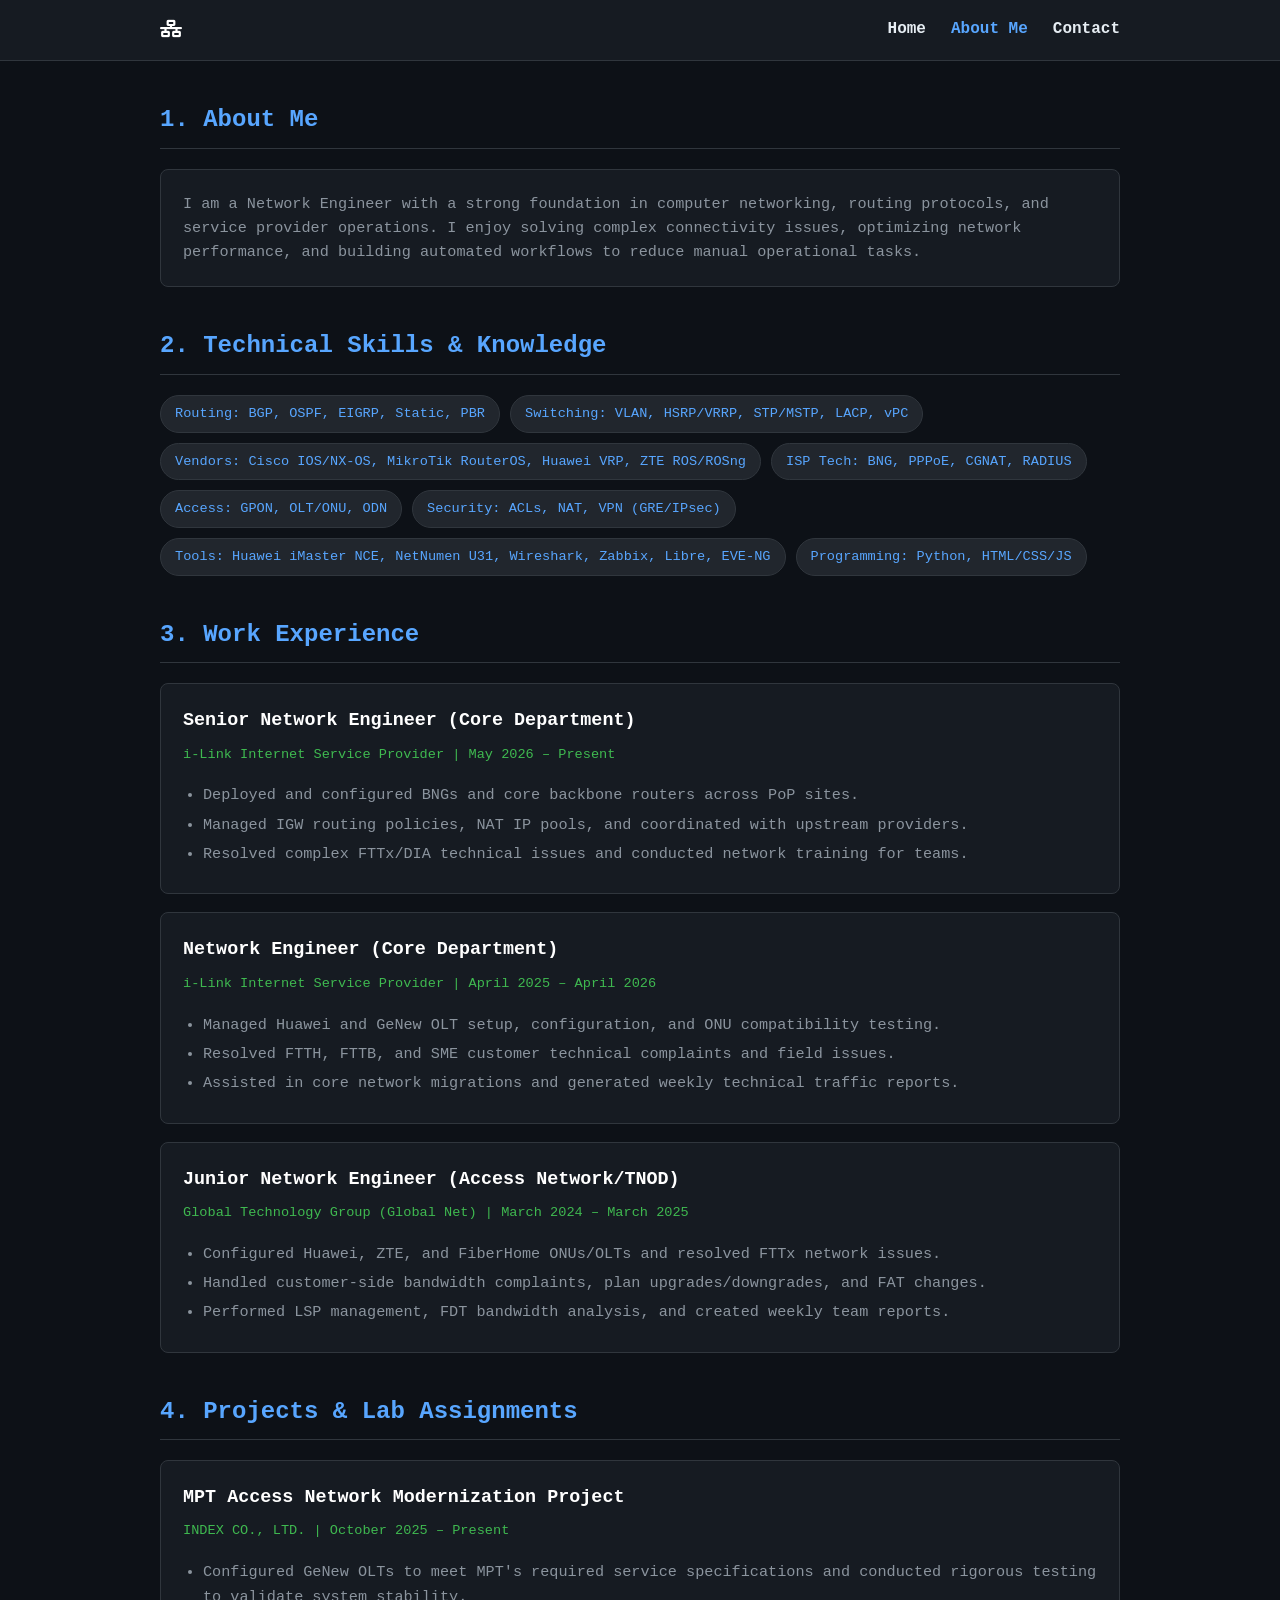
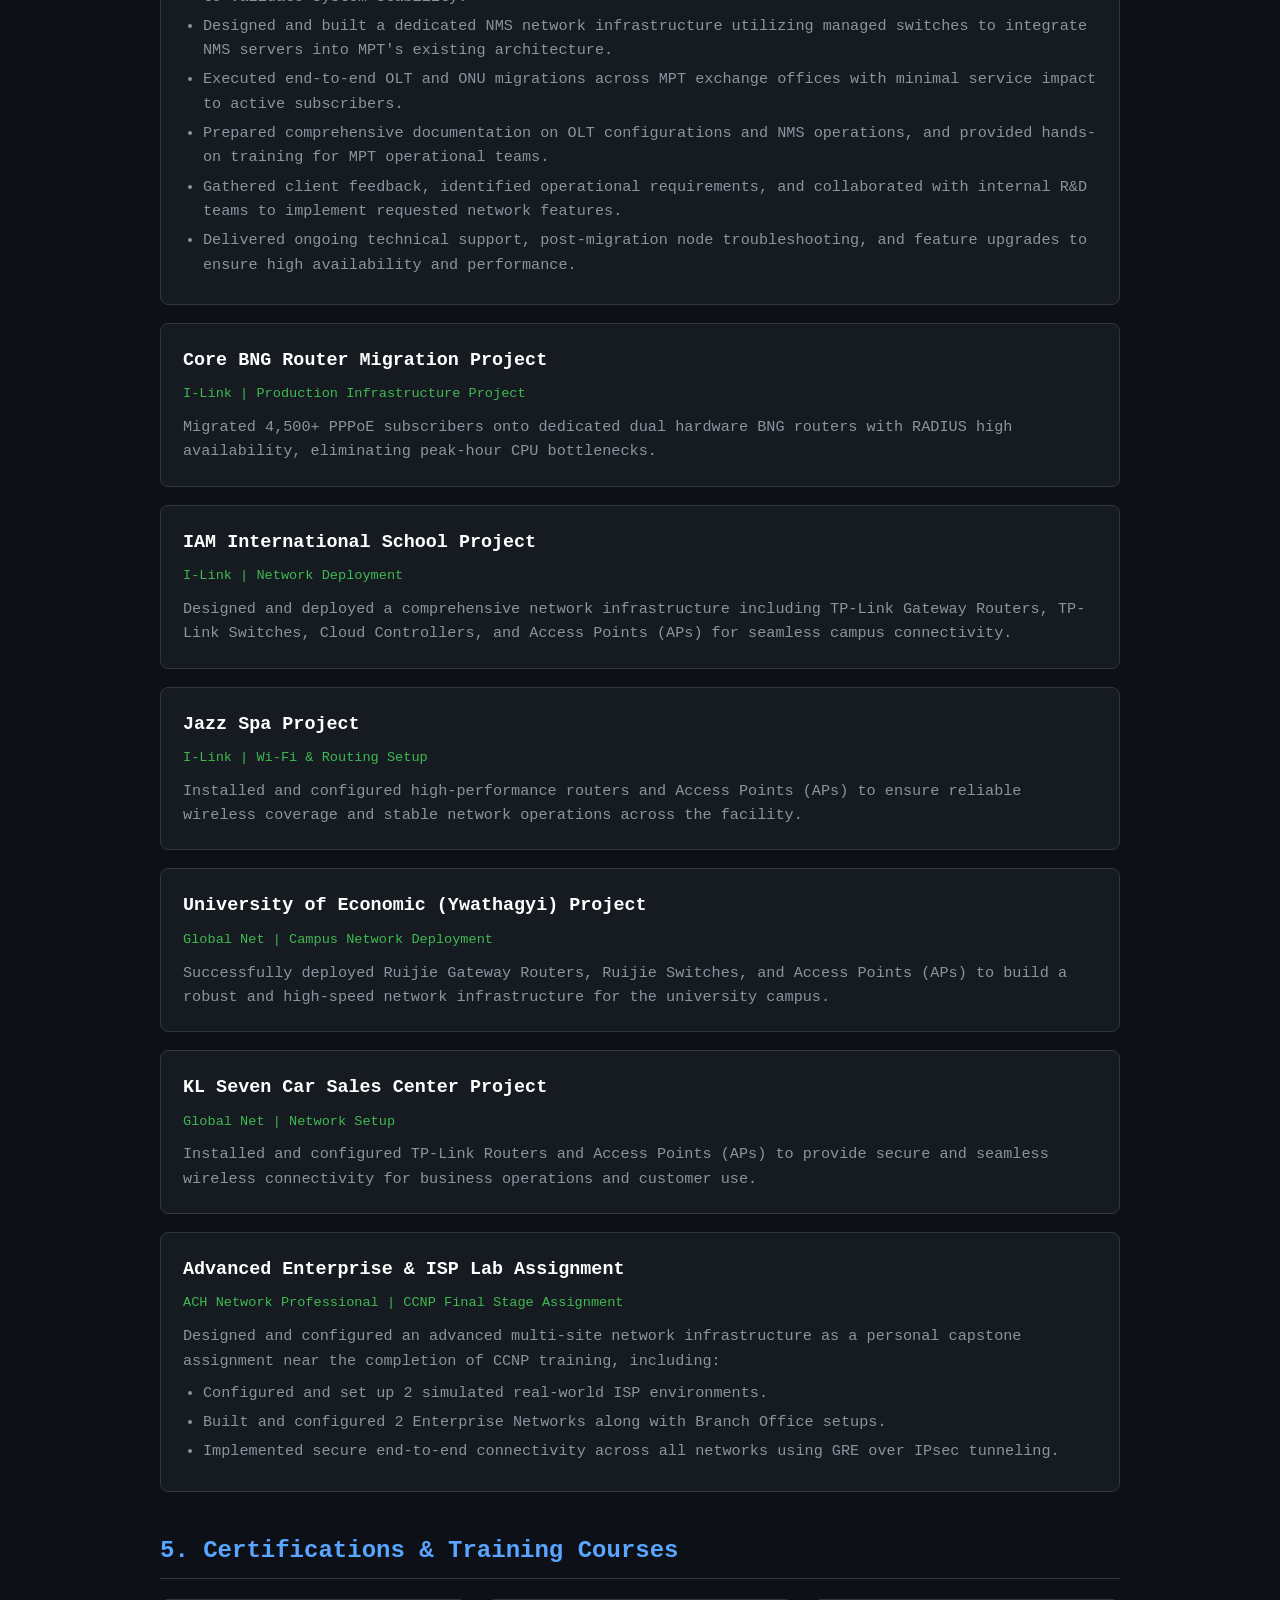
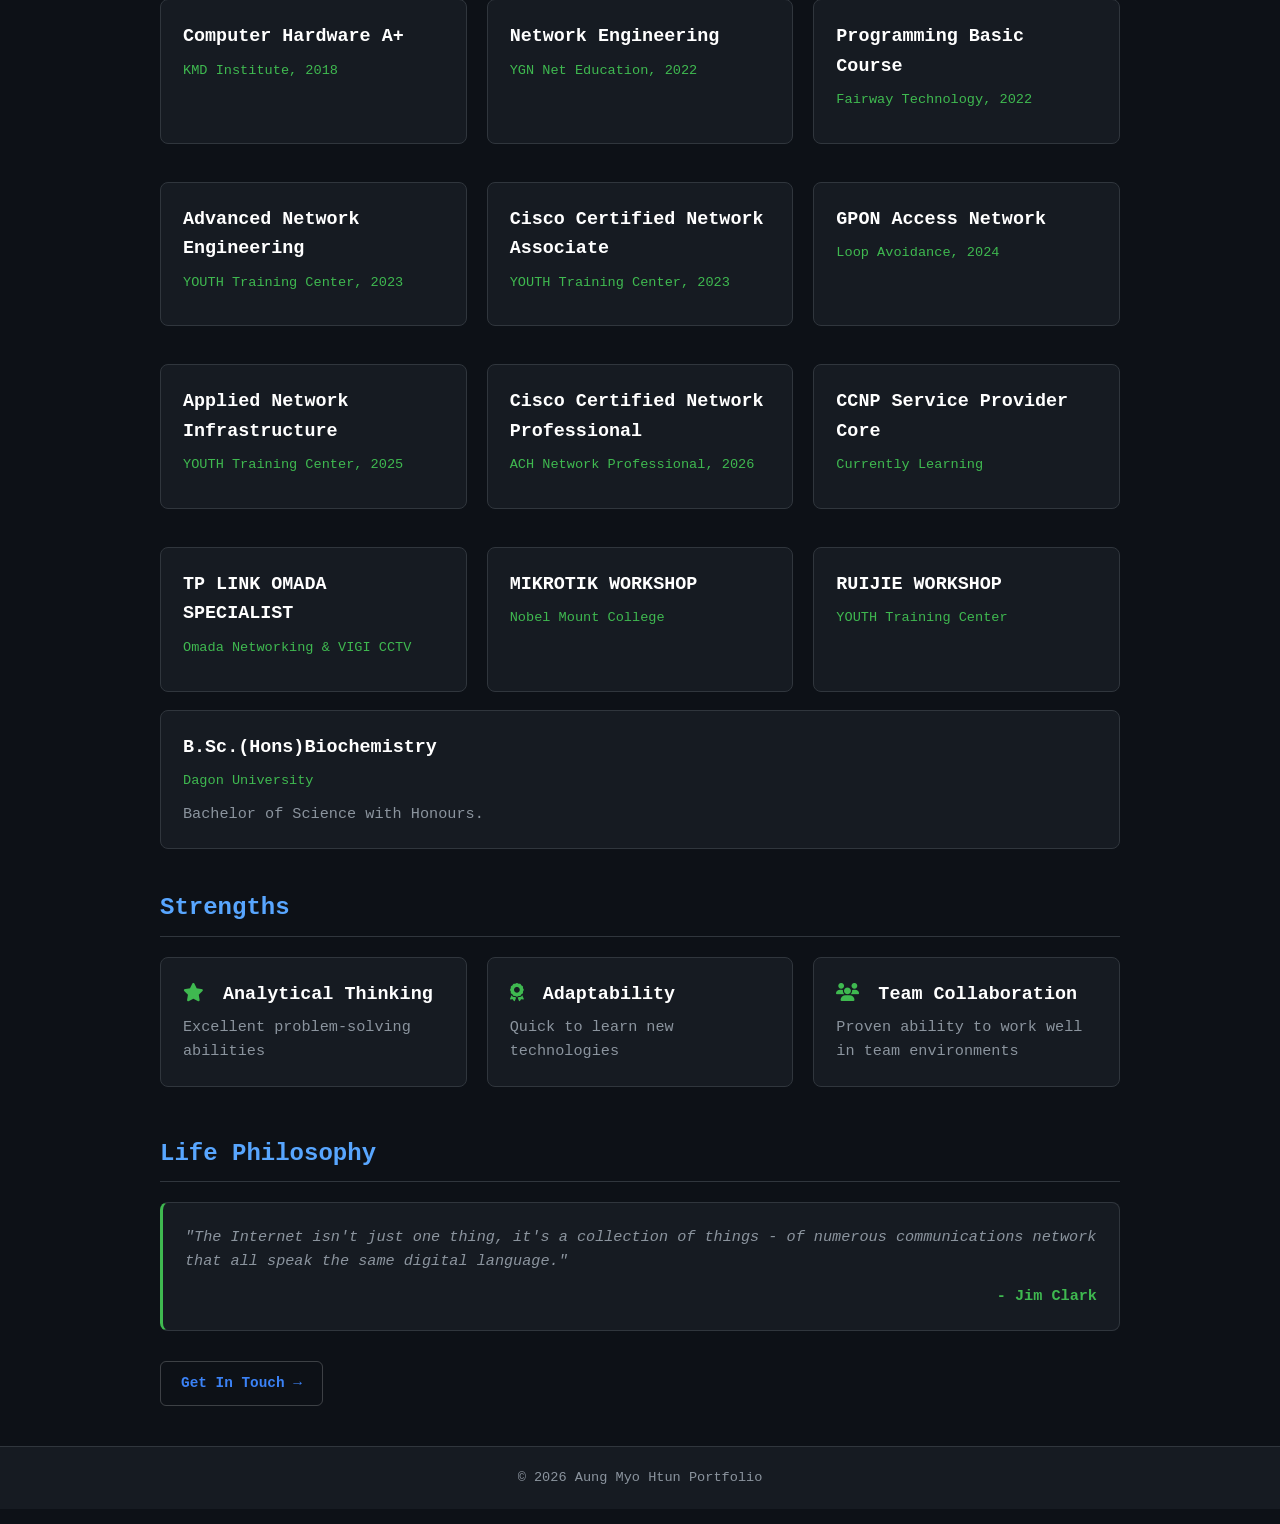
==== about.html @ 4084e55c "Add files via upload" ====
<!DOCTYPE html>
<html lang="en">
<head>
    <meta charset="UTF-8">
    <link href="https://fonts.googleapis.com/css2?family=VT323&display=swap" rel="stylesheet">
    <link rel="stylesheet" href="https://cdnjs.cloudflare.com/ajax/libs/font-awesome/6.5.1/css/all.min.css">
    <meta name="viewport" content="width=device-width, initial-scale=1.0">
    <title>About Me | Network Engineer Portfolio</title>
    <link rel="stylesheet" href="style.css">
</head>
<body>

    <header>
        <nav class="navbar">
            <a href="index.html" class="logo" title="There's no place like ::1">
            <i class="fa-solid fa-network-wired"></i>
            </a>
            <button class="menu-toggle" id="menuToggle">☰</button>
            <ul class="nav-links" id="navLinks">
                <li><a href="index.html">Home</a></li>
                <li><a href="about.html" class="active">About Me</a></li>
                <li><a href="contact.html">Contact</a></li>
            </ul>
        </nav>
    </header>

    <main class="container">
        <h2 class="section-title" style="margin-top: 0;">1. About Me</h2>
        <div class="card">
            <p>
                I am a Network Engineer with a strong foundation in computer networking, routing protocols, and service provider operations. I enjoy solving complex connectivity issues, optimizing network performance, and building automated workflows to reduce manual operational tasks.
            </p>
        </div>

        <h2 class="section-title">2. Technical Skills & Knowledge</h2>
        <div class="skills-container">
            <span class="skill-tag">Routing: BGP, OSPF, EIGRP, Static, PBR</span>
            <span class="skill-tag">Switching: VLAN, HSRP/VRRP, STP/MSTP, LACP, vPC</span>
            <span class="skill-tag">Vendors: Cisco IOS/NX-OS, MikroTik RouterOS, Huawei VRP, ZTE ROS/ROSng</span>
            <span class="skill-tag">ISP Tech: BNG, PPPoE, CGNAT, RADIUS</span>
            <span class="skill-tag">Access: GPON, OLT/ONU, ODN</span>
            <span class="skill-tag">Security: ACLs, NAT, VPN (GRE/IPsec)</span>
            <span class="skill-tag">Tools: Huawei iMaster NCE, NetNumen U31, Wireshark, Zabbix, Libre, EVE-NG</span>
            <span class="skill-tag">Programming: Python, HTML/CSS/JS</span>
        </div>

        <h2 class="section-title">3. Work Experience</h2>
        <!-- Senior Network Engineer -->
<div class="card">
    <h3>Senior Network Engineer (Core Department)</h3>
    <span class="badge">i-Link Internet Service Provider | May 2026 – Present</span>
    <ul>
        <li>Deployed and configured BNGs and core backbone routers across PoP sites.</li>
        <li>Managed IGW routing policies, NAT IP pools, and coordinated with upstream providers.</li>
        <li>Resolved complex FTTx/DIA technical issues and conducted network training for teams.</li>
    </ul>
</div>

<!-- Junior Network Engineer (i-Link) -->
<div class="card">
    <h3>Network Engineer (Core Department)</h3>
    <span class="badge">i-Link Internet Service Provider | April 2025 – April 2026</span>
    <ul>
        <li>Managed Huawei and GeNew OLT setup, configuration, and ONU compatibility testing.</li>
        <li>Resolved FTTH, FTTB, and SME customer technical complaints and field issues.</li>
        <li>Assisted in core network migrations and generated weekly technical traffic reports.</li>
    </ul>
</div>

<!-- Junior Network Engineer (Global Net) -->
<div class="card">
    <h3>Junior Network Engineer (Access Network/TNOD)</h3>
    <span class="badge">Global Technology Group (Global Net) | March 2024 – March 2025</span>
    <ul>
        <li>Configured Huawei, ZTE, and FiberHome ONUs/OLTs and resolved FTTx network issues.</li>
        <li>Handled customer-side bandwidth complaints, plan upgrades/downgrades, and FAT changes.</li>
        <li>Performed LSP management, FDT bandwidth analysis, and created weekly team reports.</li>
    </ul>
</div>

        <h2 class="section-title">4. Projects & Lab Assignments</h2>
        <!-- MPT Project -->
        <div class="card">
            <h3>MPT Access Network Modernization Project</h3>
            <span class="badge">INDEX CO., LTD. | October 2025 – Present</span>
            <ul>
                <li>Configured GeNew OLTs to meet MPT's required service specifications and conducted rigorous testing to validate system stability.</li>
                <li>Designed and built a dedicated NMS network infrastructure utilizing managed switches to integrate NMS servers into MPT's existing architecture.</li>
                <li>Executed end-to-end OLT and ONU migrations across MPT exchange offices with minimal service impact to active subscribers.</li>
                <li>Prepared comprehensive documentation on OLT configurations and NMS operations, and provided hands-on training for MPT operational teams.</li>
                <li>Gathered client feedback, identified operational requirements, and collaborated with internal R&D teams to implement requested network features.</li>
                <li>Delivered ongoing technical support, post-migration node troubleshooting, and feature upgrades to ensure high availability and performance.</li>
            </ul>
        </div>
        <div class="card">
            <h3>Core BNG Router Migration Project</h3>
            <span class="badge">I-Link | Production Infrastructure Project</span>
            <p>Migrated 4,500+ PPPoE subscribers onto dedicated dual hardware BNG routers with RADIUS high availability, eliminating peak-hour CPU bottlenecks.</p>
        </div>
        <!-- I-Link Projects -->
        <div class="card">
            <h3>IAM International School Project</h3>
            <span class="badge">I-Link | Network Deployment</span>
            <p>Designed and deployed a comprehensive network infrastructure including TP-Link Gateway Routers, TP-Link Switches, Cloud Controllers, and Access Points (APs) for seamless campus connectivity.</p>
        </div>

        <div class="card">
            <h3>Jazz Spa Project</h3>
            <span class="badge">I-Link | Wi-Fi & Routing Setup</span>
            <p>Installed and configured high-performance routers and Access Points (APs) to ensure reliable wireless coverage and stable network operations across the facility.</p>
        </div>

        <!-- Global Net Projects -->
        <div class="card">
            <h3>University of Economic (Ywathagyi) Project</h3>
            <span class="badge">Global Net | Campus Network Deployment</span>
            <p>Successfully deployed Ruijie Gateway Routers, Ruijie Switches, and Access Points (APs) to build a robust and high-speed network infrastructure for the university campus.</p>
        </div>

        <div class="card">
            <h3>KL Seven Car Sales Center Project</h3>
            <span class="badge">Global Net | Network Setup</span>
            <p>Installed and configured TP-Link Routers and Access Points (APs) to provide secure and seamless wireless connectivity for business operations and customer use.</p>
        </div>
        <div class="card">
            <h3>Advanced Enterprise & ISP Lab Assignment</h3>
            <span class="badge">ACH Network Professional | CCNP Final Stage Assignment</span>
            <p>Designed and configured an advanced multi-site network infrastructure as a personal capstone assignment near the completion of CCNP training, including:</p>
            <ul>
                <li>Configured and set up 2 simulated real-world ISP environments.</li>
                <li>Built and configured 2 Enterprise Networks along with Branch Office setups.</li>
                <li>Implemented secure end-to-end connectivity across all networks using GRE over IPsec tunneling.</li>
            </ul>
        </div>

        <h2 class="section-title">5. Certifications & Training Courses</h2>
        <div class="grid-2" style="grid-template-columns: repeat(3, 1fr);">
            <div class="card">
                <h3>Computer Hardware A+</h3>
                <span class="badge">KMD Institute, 2018</span>
            </div>
            <div class="card">
                <h3>Network Engineering</h3>
                <span class="badge">YGN Net Education, 2022</span>
            </div>
            <div class="card">
                <h3>Programming Basic Course</h3>
                <span class="badge">Fairway Technology, 2022</span>
            </div>
            <div class="card">
                <h3>Advanced Network Engineering</h3>
                <span class="badge">YOUTH Training Center, 2023</span>
            </div>
            <div class="card">
                <h3>Cisco Certified Network Associate</h3>
                <span class="badge">YOUTH Training Center, 2023</span>
            </div>
            <div class="card">
                <h3>GPON Access Network</h3>
                <span class="badge">Loop Avoidance, 2024</span>
            </div>
            <div class="card">
                <h3>Applied Network Infrastructure</h3>
                <span class="badge">YOUTH Training Center, 2025</span>
            </div>
            <div class="card">
                <h3>Cisco Certified Network Professional</h3>
                <span class="badge">ACH Network Professional, 2026</span>
            </div>
            <div class="card">
                <h3>CCNP Service Provider Core</h3>
                <span class="badge">Currently Learning</span>
            </div>
            <div class="card">
                <h3>TP LINK OMADA SPECIALIST</h3>
                <span class="badge">Omada Networking & VIGI CCTV</span>
            </div>
            <div class="card">
                <h3>MIKROTIK WORKSHOP</h3>
                <span class="badge">Nobel Mount College</span>
            </div>
            <div class="card">
                <h3>RUIJIE WORKSHOP</h3>
                <span class="badge">YOUTH Training Center</span>
            </div>
        </div>
            <div class="card">
                <h3>B.Sc.(Hons)Biochemistry</h3>
                <span class="badge">Dagon University</span>
                <p>Bachelor of Science with Honours.</p>
            </div>
        </div>
        <!-- Strengths Section -->
        <h2 class="section-title">Strengths</h2>
        <div class="grid-2" style="grid-template-columns: repeat(3, 1fr);">
            <div class="card">
                <h3><i class="fa-solid fa-star" style="color: var(--accent-green);"></i> Analytical Thinking</h3>
                <p>Excellent problem-solving abilities</p>
            </div>
            <div class="card">
                <h3><i class="fa-solid fa-award" style="color: var(--accent-green);"></i> Adaptability</h3>
                <p>Quick to learn new technologies</p>
            </div>
            <div class="card">
                <h3><i class="fa-solid fa-users" style="color: var(--accent-green);"></i> Team Collaboration</h3>
                <p>Proven ability to work well in team environments</p>
            </div>
        </div>

        <!-- Life Philosophy Section -->
        <h2 class="section-title" style="margin-top: 30px;">Life Philosophy</h2>
        <div class="card" style="border-left: 3px solid var(--accent-green);">
            <p style="font-style: italic; color: var(--text-secondary);">
                "The Internet isn't just one thing, it's a collection of things - of numerous communications network that all speak the same digital language."
            </p>
            <p style="text-align: right; margin-top: 10px; color: var(--accent-green); font-weight: bold;">- Jim Clark</p>
        </div>

        <div style="margin-top: 30px;">
            <a href="contact.html" class="btn btn-primary">Get In Touch →</a>
        </div>
    </main>

    <footer>
        <p>© 2026 Aung Myo Htun Portfolio</p>
    </footer>

    <script src="script.js"></script>
</body>
</html>
---- style.css ----
/* Global Reset & Terminal Style */
:root {
    --bg-main: #0d1117;
    --bg-card: #161b22;
    --border-color: #30363d;
    --text-primary: #e6edf3;
    --text-secondary: #8b949e;
    --accent-green: #3fb950;
    --accent-blue: #58a6ff;
    --btn-green: #238636;
    --btn-green-hover: #2ea043;
}

* {
    margin: 0;
    padding: 0;
    box-sizing: border-box;
    font-family: 'Lucida Console', Monaco, monospace;
}

body {
    background-color: var(--bg-main);
    color: var(--text-primary);
    line-height: 1.6;
    display: flex;
    flex-direction: column;
    min-height: 100vh;
}

/* Navigation Bar */
header {
    background-color: var(--bg-card);
    border-bottom: 1px solid var(--border-color);
    position: sticky;
    top: 0;
    z-index: 100;
}

.navbar {
    max-width: 1000px;
    margin: 0 auto;
    padding: 1rem 20px;
    display: flex;
    justify-content: space-between;
    align-items: center;
}

.logo {
    font-size: 1.1rem;              /* Icon အရွယ်အစား */
    color: #ffffff;                 /* မူလအခြေအနေတွင် အဖြူရောင်ဖြစ်မည် */
    text-decoration: none;
    transition: all 0.3s ease;      /* အရောင်ပြောင်းရာတွင် ညင်သာစေရန် */
    display: inline-block;
}

.logo:hover {
    color: #3b82f6;                 /* Mouse ထောက်လိုက်လျှင် အပြာရောင်ပြောင်းမည် */
    transform: scale(1.1);          /* အနည်းငယ် ကြွတက်လာစေရန် (မလိုချင်ပါက ဤစာကြောင်း ဖြုတ်နိုင်သည်) */
}

.nav-links {
    list-style: none;
    display: flex;
    gap: 25px;
}

.nav-links a {
    color: var(--text-primary);
    text-decoration: none;
    font-weight: 600;
    transition: color 0.3s;
}

.nav-links a:hover, .nav-links a.active {
    color: var(--accent-blue);
}

.menu-toggle {
    display: none;
    background: none;
    border: 1px solid var(--border-color);
    color: var(--text-primary);
    font-size: 1.3rem;
    padding: 4px 10px;
    border-radius: 5px;
    cursor: pointer;
}

/* Main Content Container */
.container {
    max-width: 1000px;
    width: 100%;
    margin: 40px auto;
    padding: 0 20px;
    flex: 1;
}

/* Hero Section with Image */
.hero {
    display: grid;
    grid-template-columns: 1.2fr 0.8fr;
    gap: 40px;
    align-items: center;
    padding: 50px 0;
    border-bottom: 1px solid var(--border-color);
    margin-bottom: 40px;
}

/* Command line hover effect */
.terminal-prompt {
    color: var(--text-secondary);
    font-size: 1.05rem;
    margin-bottom: 10px;
    display: inline-block;
    cursor: pointer;
    transition: color 0.3s ease;
}

.terminal-prompt:hover {
    color: var(--accent-green);
}

.hero h1 {
    font-size: 2.4rem;
    margin-bottom: 15px;
    color: #ffffff;
    font-weight: bold;
}

.hero p {
    font-size: 0.95rem;
    color: var(--text-secondary);
    margin-bottom: 25px;
}

.btn-group {
    display: flex;
    gap: 15px;
    flex-wrap: wrap;
}

.btn {
    padding: 10px 20px;
    border-radius: 6px;
    text-decoration: none;
    font-weight: bold;
    transition: all 0.25s ease;
    cursor: pointer;
    border: none;
    font-size: 0.9rem;
    display: inline-block;
}

.btn-primary {
    background-color: var(--btn-green);
    color: #ffffff;
}

.btn-primary:hover {
    background-color: var(--btn-green-hover);
}

.btn-secondary {
    background-color: transparent;
    border: 1px solid var(--border-color);
    color: var(--accent-blue);
}

.btn-secondary:hover {
    border-color: var(--accent-blue);
    background-color: rgba(88, 166, 255, 0.1);
}

/* Profile Image Box */
.hero-img-box {
    width: 100%;
    height: 300px;
    background-color: var(--bg-card);
    border: 1px solid var(--border-color);
    border-radius: 10px;
    overflow: hidden;
    display: flex;
    justify-content: center;
    align-items: center;
}

.hero-img-box img {
    width: 100%;
    height: 100%;
    object-fit: cover;
}

/* Section Headings & Cards */
.section-title {
    color: var(--accent-blue);
    font-size: 1.5rem;
    margin: 40px 0 20px 0;
    padding-bottom: 8px;
    border-bottom: 1px solid var(--border-color);
}

.grid-2 {
    display: grid;
    grid-template-columns: repeat(auto-fit, minmax(280px, 1fr));
    gap: 20px;
}

.card {
    background-color: var(--bg-card);
    border: 1px solid var(--border-color);
    border-radius: 8px;
    padding: 22px;
    margin-bottom: 18px;
    transition: border-color 0.2s;
}

.card:hover {
    border-color: #484f58;
}

.card h3 {
    color: #ffffff;
    font-size: 1.15rem;
    margin-bottom: 6px;
}

.card .badge {
    display: inline-block;
    font-size: 0.85rem;
    color: var(--accent-green);
    margin-bottom: 10px;
}

.card p, .card ul {
    color: var(--text-secondary);
    font-size: 0.95rem;
}

.card ul {
    padding-left: 20px;
    margin-top: 8px;
}

.card ul li {
    margin-bottom: 5px;
}

/* Skills Tags */
.skills-container {
    display: flex;
    flex-wrap: wrap;
    gap: 10px;
}

.skill-tag {
    background-color: #21262d;
    border: 1px solid var(--border-color);
    color: var(--accent-blue);
    padding: 7px 14px;
    border-radius: 20px;
    font-size: 0.85rem;
}

/* Copy Alert Message */
.copy-msg {
    color: var(--accent-green);
    font-size: 0.85rem;
    margin-left: 10px;
}

/* Footer */
footer {
    background-color: var(--bg-card);
    border-top: 1px solid var(--border-color);
    text-align: center;
    padding: 20px;
    color: var(--text-secondary);
    font-size: 0.85rem;
    margin-top: auto;
}

/* Responsive Mobile */
@media (max-width: 768px) {
    .menu-toggle {
        display: block;
    }

    .nav-links {
        display: none;
        flex-direction: column;
        position: absolute;
        top: 62px;
        left: 0;
        width: 100%;
        background-color: var(--bg-card);
        padding: 20px;
        border-bottom: 1px solid var(--border-color);
    }

    .nav-links.show {
        display: flex;
    }

    .hero {
        grid-template-columns: 1fr;
    }
}
/* Contact Grid Layout: Top 3, Bottom 2 centered */
.contact-grid {
    display: grid;
    grid-template-columns: repeat(3, 1fr);
    gap: 20px;
}

.contact-grid .card {
    margin-bottom: 0;
}

/* Make the last two cards span and center */
.contact-grid .card:nth-child(4) {
    grid-column: 1 / span 1.5; /* Custom alignment helper */
}

/* Simpler container query or wrapper for centered bottom items */
.contact-bottom-row {
    display: flex;
    justify-content: center;
    gap: 20px;
    margin-top: 20px;
}

.contact-bottom-row .card {
    width: calc(33.333% - 14px);
    margin-bottom: 0;
}

@media (max-width: 768px) {
    .contact-grid, .contact-bottom-row {
        grid-template-columns: 1fr;
        flex-direction: column;
    }
    .contact-bottom-row .card {
        width: 100%;
    }
}
<style>
        .cards-top {
            display: grid;
            grid-template-columns: repeat(3, 1fr);
            gap: 20px;
            margin-bottom: 20px;
        }
        .cards-bottom {
            display: flex;
            justify-content: center;
            gap: 20px;
        }
        .cards-bottom .card {
            width: calc(33.333% - 14px);
        }
        .card h3 i {
            margin-right: 8px;
        }
        /* Brand Icon Colors */
        .fa-envelope { color: #ea4335; }
        .fa-phone { color: var(--accent-green); }
        .fa-linkedin { color: #0a66c2; }
        .fa-viber { color: #7360f2; }
        .fa-telegram { color: #229ed9; }

        /* Centered & Compact Button Group to prevent wrapping */
        .btn-group-center {
            display: flex;
            justify-content: center;
            align-items: center;
            gap: 8px;
            margin-top: 12px;
            flex-wrap: nowrap; /* ခလုတ်များ အောက်သို့ မကျစေရန် */
        }

        /* Make buttons slightly compact so they fit side-by-side */
        .btn-group-center .btn {
            padding: 8px 12px;
            font-size: 0.8rem;
            white-space: nowrap;
        }

        @media (max-width: 768px) {
            .cards-top, .cards-bottom {
                grid-template-columns: 1fr;
                display: flex;
                flex-direction: column;
            }
            .cards-bottom .card {
                width: 100%;
            }
        }
        .btn-outline-custom {
    background-color: #3b82f6; /* မူလအခြေအနေတွင် အပြာရောင် Solid Button ဖြစ်မည် */
    border: 1px solid #3b82f6;
    color: #ffffff;            /* စာသားအဖြူရောင်ဖြစ်မည် */
    font-weight: bold;
    transition: all 0.3s ease;
}

.btn-outline-custom:hover {
    background-color: transparent; /* Mouse ထောက်လိုက်လျှင် နောက်ခံအရောင် ပျောက်သွားမည် (Contact Me လိုဖြစ်မည်) */
    color: #3b82f6;                /* စာသားအပြာရောင်ပြောင်းမည် */
    border-color: #3b82f6;         /* အပြာရောင်ဘောင် ပေါ်လာမည် */
}
/* Send Email, Call, Open Viber ခလုတ်များအတွက် */
.btn-primary, .btn-email, .btn-call, .btn-viber {
    background-color: #3b82f6 !important; /* အပြာရောင် */
    border-color: #3b82f6 !important;
    color: #ffffff !important;
}

/* Contact Card ထဲက ခလုတ်များအားလုံးကို LinkedIn/Telegram ပုံစံအတိုင်း ဖြစ်စေရန် */
.contact-card .btn, 
.btn-primary, .btn-email, .btn-call, .btn-viber {
    background-color: transparent !important; /* နောက်ခံအရောင် လုံးဝမပါစေရန် */
    border: 1px solid rgba(255, 255, 255, 0.2) !important; /* ပါးလွှာသော အဖြူရောင်ဘောင် */
    color: #3b82f6 !important;                 /* စာသားအပြာရောင် */
    transition: all 0.3s ease;
}

/* Mouse တင်လိုက်လျှင် (Hover လုပ်လျှင်) */
.contact-card .btn:hover, 
.btn-primary:hover, .btn-email:hover, .btn-call:hover, .btn-viber:hover {
    border-color: #3b82f6 !important;         /* Mouse တင်ရင် ဘောင်အပြာရောင်ပြောင်းမည် */
    background-color: rgba(59, 130, 246, 0.1) !important; /* နောက်ခံအပြာရောင် ဖျော့ဖျော့ပေါ်မည် */
    color: #3b82f6 !important;
}
    </style>
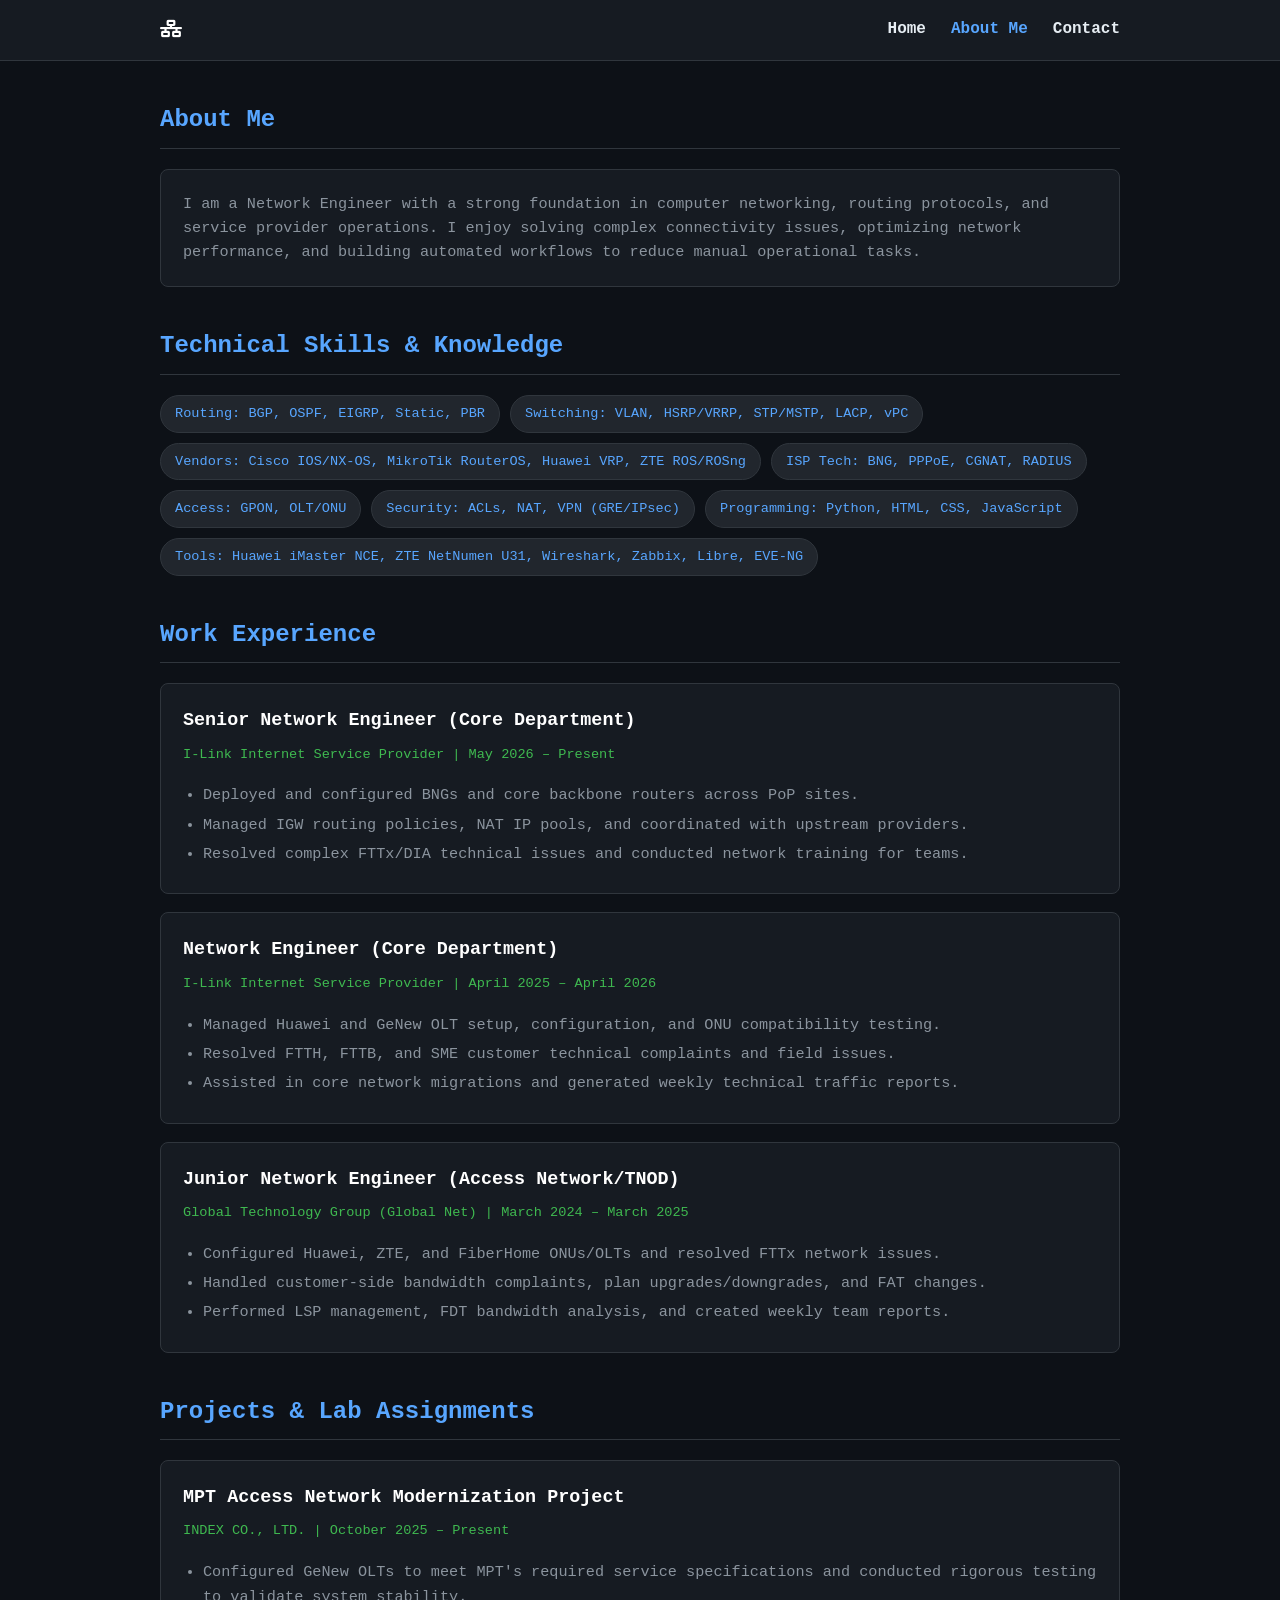
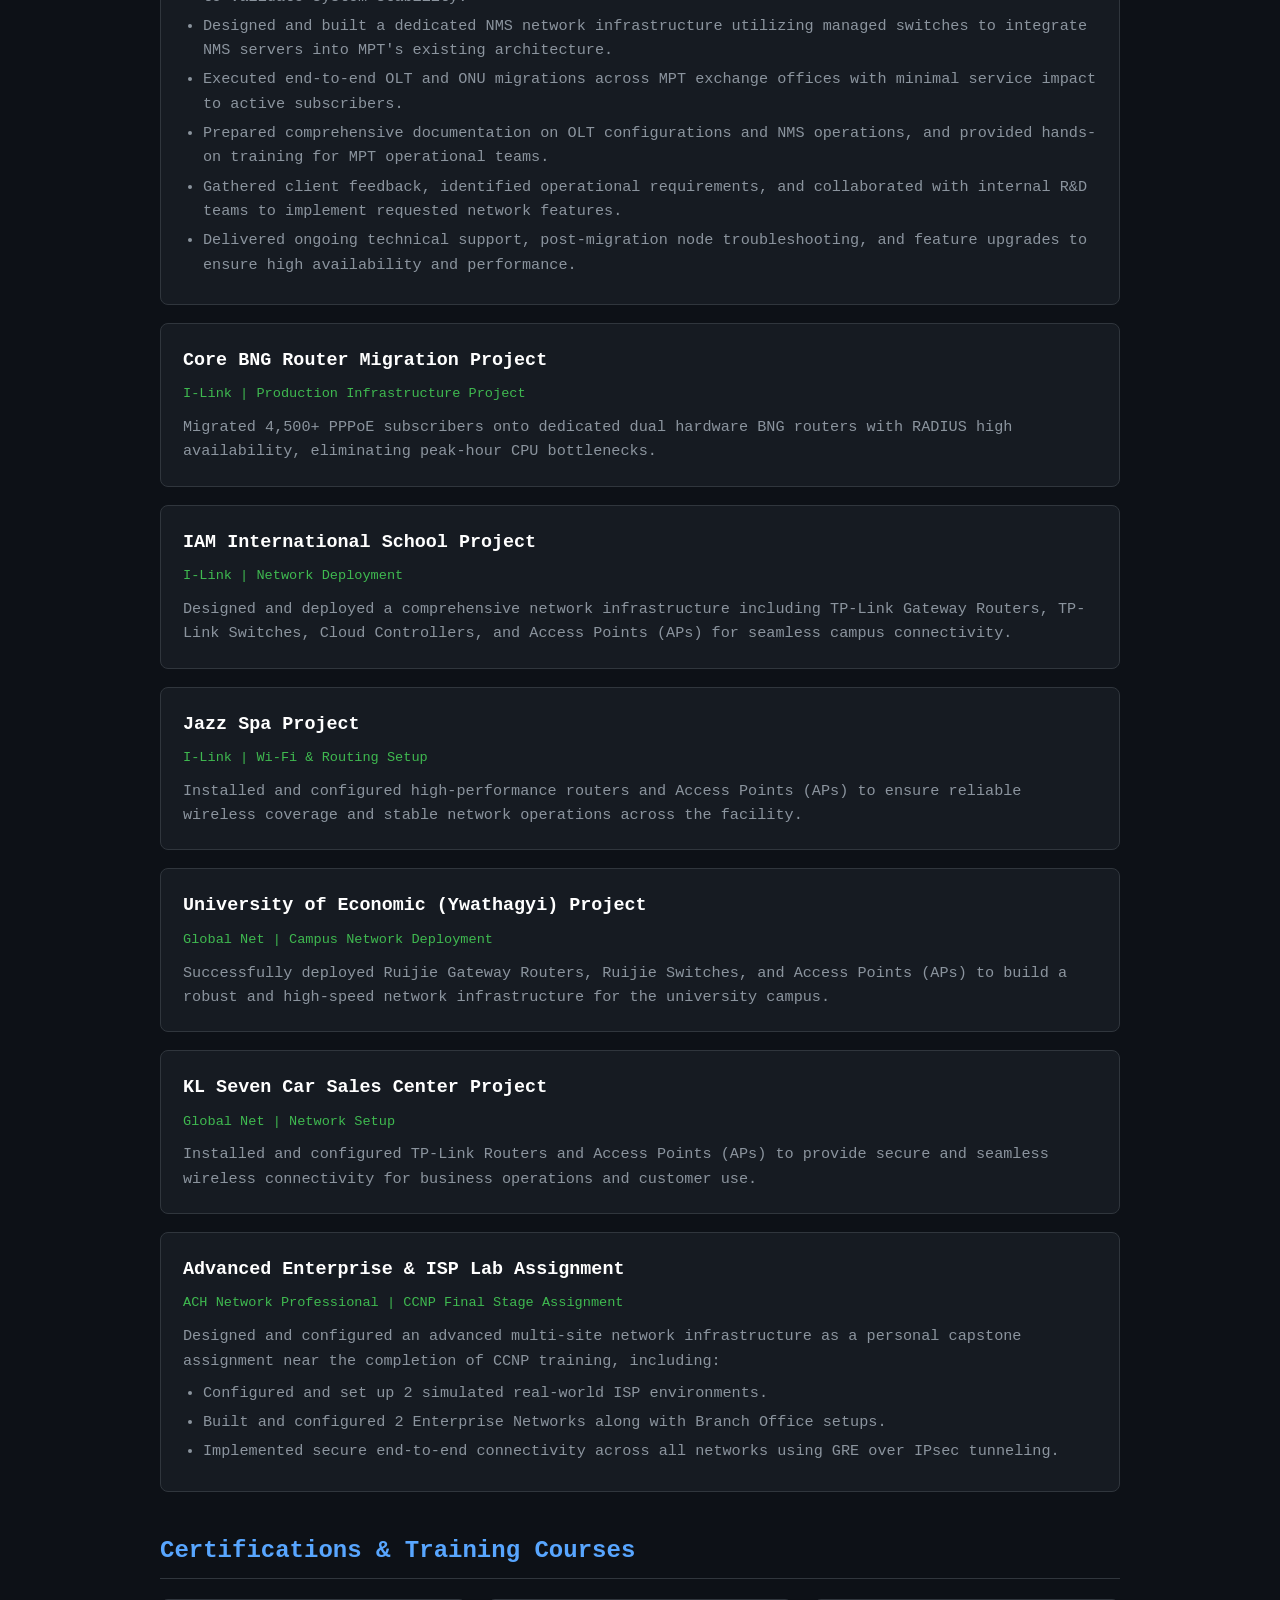
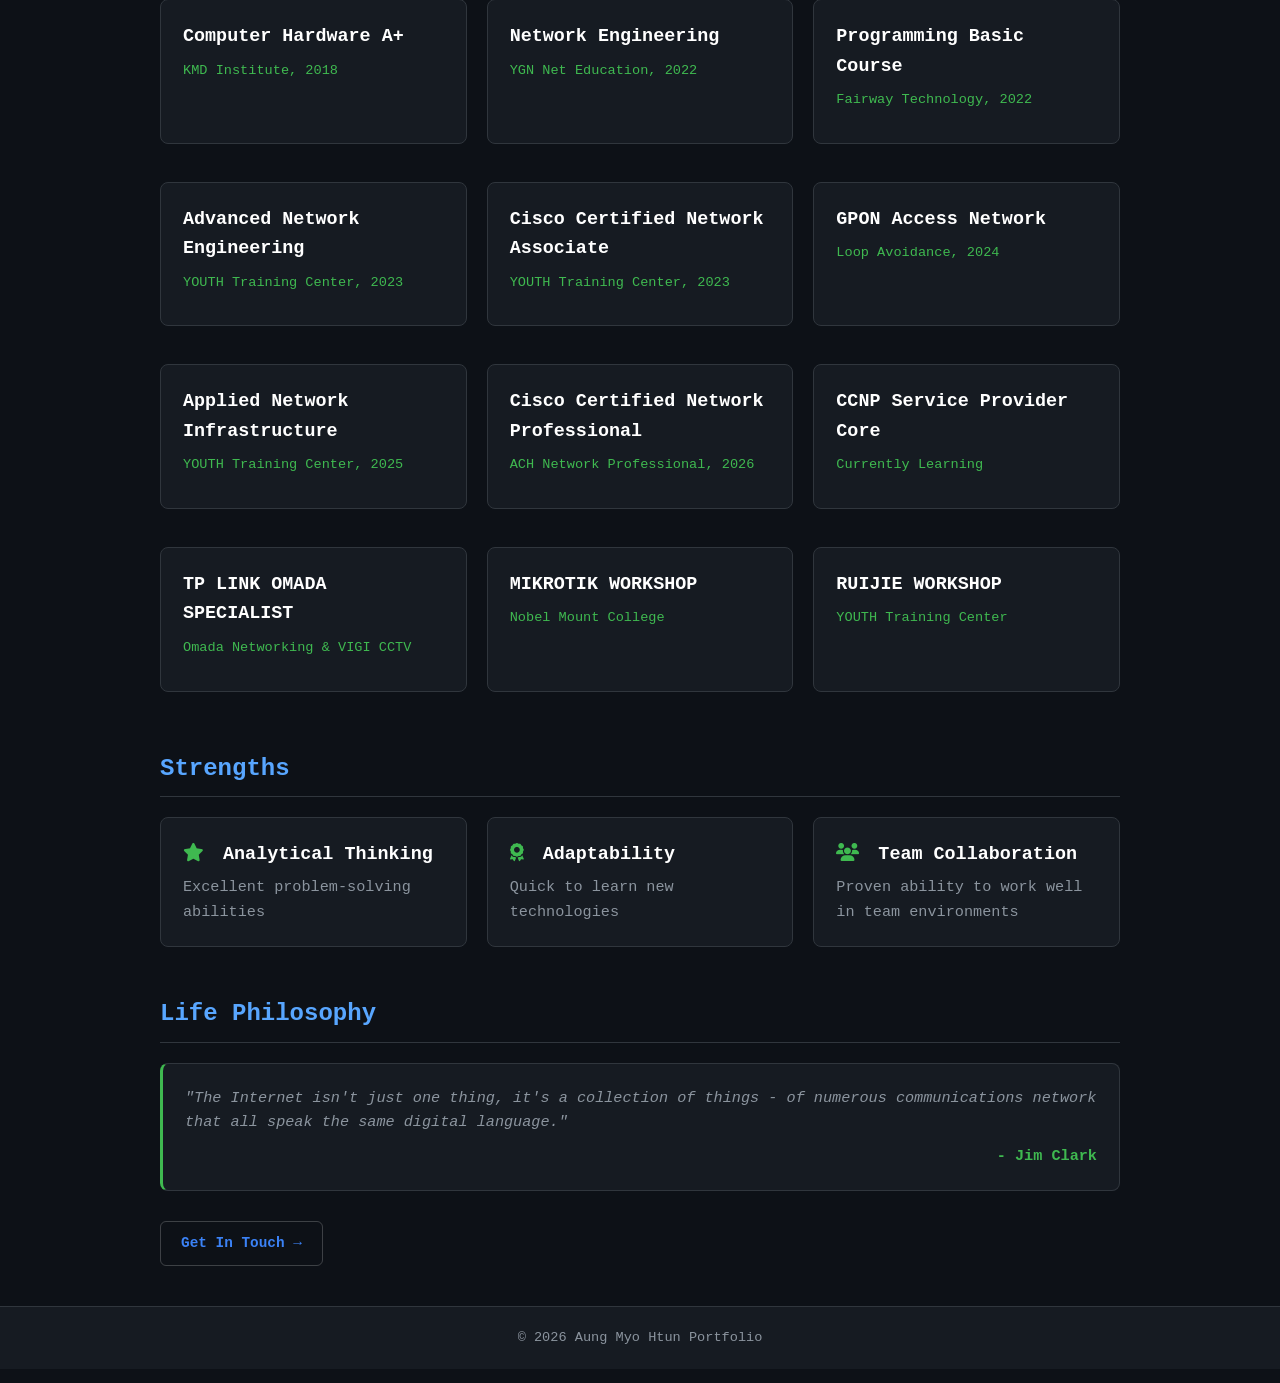
==== commit 57df0720: "Add files via upload" ====
--- a/about.html
+++ b/about.html
@@ -25,30 +25,30 @@
     </header>
 
     <main class="container">
-        <h2 class="section-title" style="margin-top: 0;">1. About Me</h2>
+        <h2 class="section-title" style="margin-top: 0;">About Me</h2>
         <div class="card">
             <p>
                 I am a Network Engineer with a strong foundation in computer networking, routing protocols, and service provider operations. I enjoy solving complex connectivity issues, optimizing network performance, and building automated workflows to reduce manual operational tasks.
             </p>
         </div>
 
-        <h2 class="section-title">2. Technical Skills & Knowledge</h2>
+        <h2 class="section-title">Technical Skills & Knowledge</h2>
         <div class="skills-container">
             <span class="skill-tag">Routing: BGP, OSPF, EIGRP, Static, PBR</span>
             <span class="skill-tag">Switching: VLAN, HSRP/VRRP, STP/MSTP, LACP, vPC</span>
             <span class="skill-tag">Vendors: Cisco IOS/NX-OS, MikroTik RouterOS, Huawei VRP, ZTE ROS/ROSng</span>
             <span class="skill-tag">ISP Tech: BNG, PPPoE, CGNAT, RADIUS</span>
-            <span class="skill-tag">Access: GPON, OLT/ONU, ODN</span>
+            <span class="skill-tag">Access: GPON, OLT/ONU</span>
             <span class="skill-tag">Security: ACLs, NAT, VPN (GRE/IPsec)</span>
-            <span class="skill-tag">Tools: Huawei iMaster NCE, NetNumen U31, Wireshark, Zabbix, Libre, EVE-NG</span>
-            <span class="skill-tag">Programming: Python, HTML/CSS/JS</span>
-        </div>
-
-        <h2 class="section-title">3. Work Experience</h2>
+            <span class="skill-tag">Programming: Python, HTML, CSS, JavaScript</span>
+            <span class="skill-tag">Tools: Huawei iMaster NCE, ZTE NetNumen U31, Wireshark, Zabbix, Libre, EVE-NG</span>
+        </div>
+
+        <h2 class="section-title">Work Experience</h2>
         <!-- Senior Network Engineer -->
 <div class="card">
     <h3>Senior Network Engineer (Core Department)</h3>
-    <span class="badge">i-Link Internet Service Provider | May 2026 – Present</span>
+    <span class="badge">I-Link Internet Service Provider | May 2026 – Present</span>
     <ul>
         <li>Deployed and configured BNGs and core backbone routers across PoP sites.</li>
         <li>Managed IGW routing policies, NAT IP pools, and coordinated with upstream providers.</li>
@@ -59,7 +59,7 @@
 <!-- Junior Network Engineer (i-Link) -->
 <div class="card">
     <h3>Network Engineer (Core Department)</h3>
-    <span class="badge">i-Link Internet Service Provider | April 2025 – April 2026</span>
+    <span class="badge">I-Link Internet Service Provider | April 2025 – April 2026</span>
     <ul>
         <li>Managed Huawei and GeNew OLT setup, configuration, and ONU compatibility testing.</li>
         <li>Resolved FTTH, FTTB, and SME customer technical complaints and field issues.</li>
@@ -78,7 +78,7 @@
     </ul>
 </div>
 
-        <h2 class="section-title">4. Projects & Lab Assignments</h2>
+        <h2 class="section-title">Projects & Lab Assignments</h2>
         <!-- MPT Project -->
         <div class="card">
             <h3>MPT Access Network Modernization Project</h3>
@@ -133,7 +133,7 @@
             </ul>
         </div>
 
-        <h2 class="section-title">5. Certifications & Training Courses</h2>
+        <h2 class="section-title">Certifications & Training Courses</h2>
         <div class="grid-2" style="grid-template-columns: repeat(3, 1fr);">
             <div class="card">
                 <h3>Computer Hardware A+</h3>
@@ -184,12 +184,7 @@
                 <span class="badge">YOUTH Training Center</span>
             </div>
         </div>
-            <div class="card">
-                <h3>B.Sc.(Hons)Biochemistry</h3>
-                <span class="badge">Dagon University</span>
-                <p>Bachelor of Science with Honours.</p>
-            </div>
-        </div>
+            
         <!-- Strengths Section -->
         <h2 class="section-title">Strengths</h2>
         <div class="grid-2" style="grid-template-columns: repeat(3, 1fr);">
--- a/style.css
+++ b/style.css
@@ -110,7 +110,7 @@
 .terminal-prompt {
     color: var(--text-secondary);
     font-size: 1.05rem;
-    margin-bottom: 10px;
+    margin-bottom: 45px;
     display: inline-block;
     cursor: pointer;
     transition: color 0.3s ease;
@@ -431,4 +431,57 @@
     background-color: rgba(59, 130, 246, 0.1) !important; /* နောက်ခံအပြာရောင် ဖျော့ဖျော့ပေါ်မည် */
     color: #3b82f6 !important;
 }
+/* Icon ကို ထိလိုက်မှ စာသားပေါ်စေရန် အခြေခံနေရာသတ်မှတ်ခြင်း */
+.logo {
+    position: relative;
+    display: inline-block;
+}
+
+/* ပုံမှန်အချိန်တွင် ဖျောက်ထားမည့် အစိမ်းရောင် စာသားဘောက်စ် */
+.logo::after {
+    content: attr(data-tooltip);
+    position: absolute;
+    top: 140%;                      /* Icon အောက်နားတွင် ပေါ်စေရန် */
+    left: 0;
+    background-color: #0d1117;      /* နောက်ခံအမည်းရောင် */
+    color: #22c55e;                 /* စာသား အစိမ်းရောင် (Green) */
+    border: 1px solid #22c55e;      /* ဘောင် အစိမ်းရောင် */
+    padding: 4px 10px;
+    border-radius: 5px;
+    font-size: 13px;
+    font-family: monospace;
+    white-space: nowrap;
+    
+    /* Mouse မထိခင် ဖျောက်ထားရန် */
+    opacity: 0;
+    visibility: hidden;
+    transition: opacity 0.2s ease;
+    pointer-events: none;
+    z-index: 9999;
+}
+
+/* Logo Icon ကို Mouse နဲ့ ထိလိုက် (Hover လုပ်လိုက်) မှ စာသားထွက်လာစေရန် */
+.logo:hover::after {
+    opacity: 1;
+    visibility: visible;
+}
+
+/* စာကြောင်းတစ်ခုလုံး (.hero-title) ပေါ် Mouse တင်ရန် */
+.hero-title {
+    cursor: pointer;
+    display: inline-block;
+}
+
+/* Aung Myo Htun ၏ မူလပုံစံနှင့် ပြောင်းလဲမည့် အမြန်နှုန်း */
+.my-name {
+    display: inline-block;
+    transition: transform 0.3s ease, color 0.3s ease;
+    transform-origin: left center;
+}
+
+/* စာကြောင်းတစ်ခုလုံး (.hero-title) ကို ထိလိုက်တာနဲ့ .my-name ကြီးပြီး အပြာရောင်ပြောင်းရန် */
+.hero-title:hover .my-name {
+    color: #ef4444;          /* ကြည်လင်တောက်ပသော အနီရောင် (Modern Red) */
+    transform: scale(1.08);
+}
     </style>
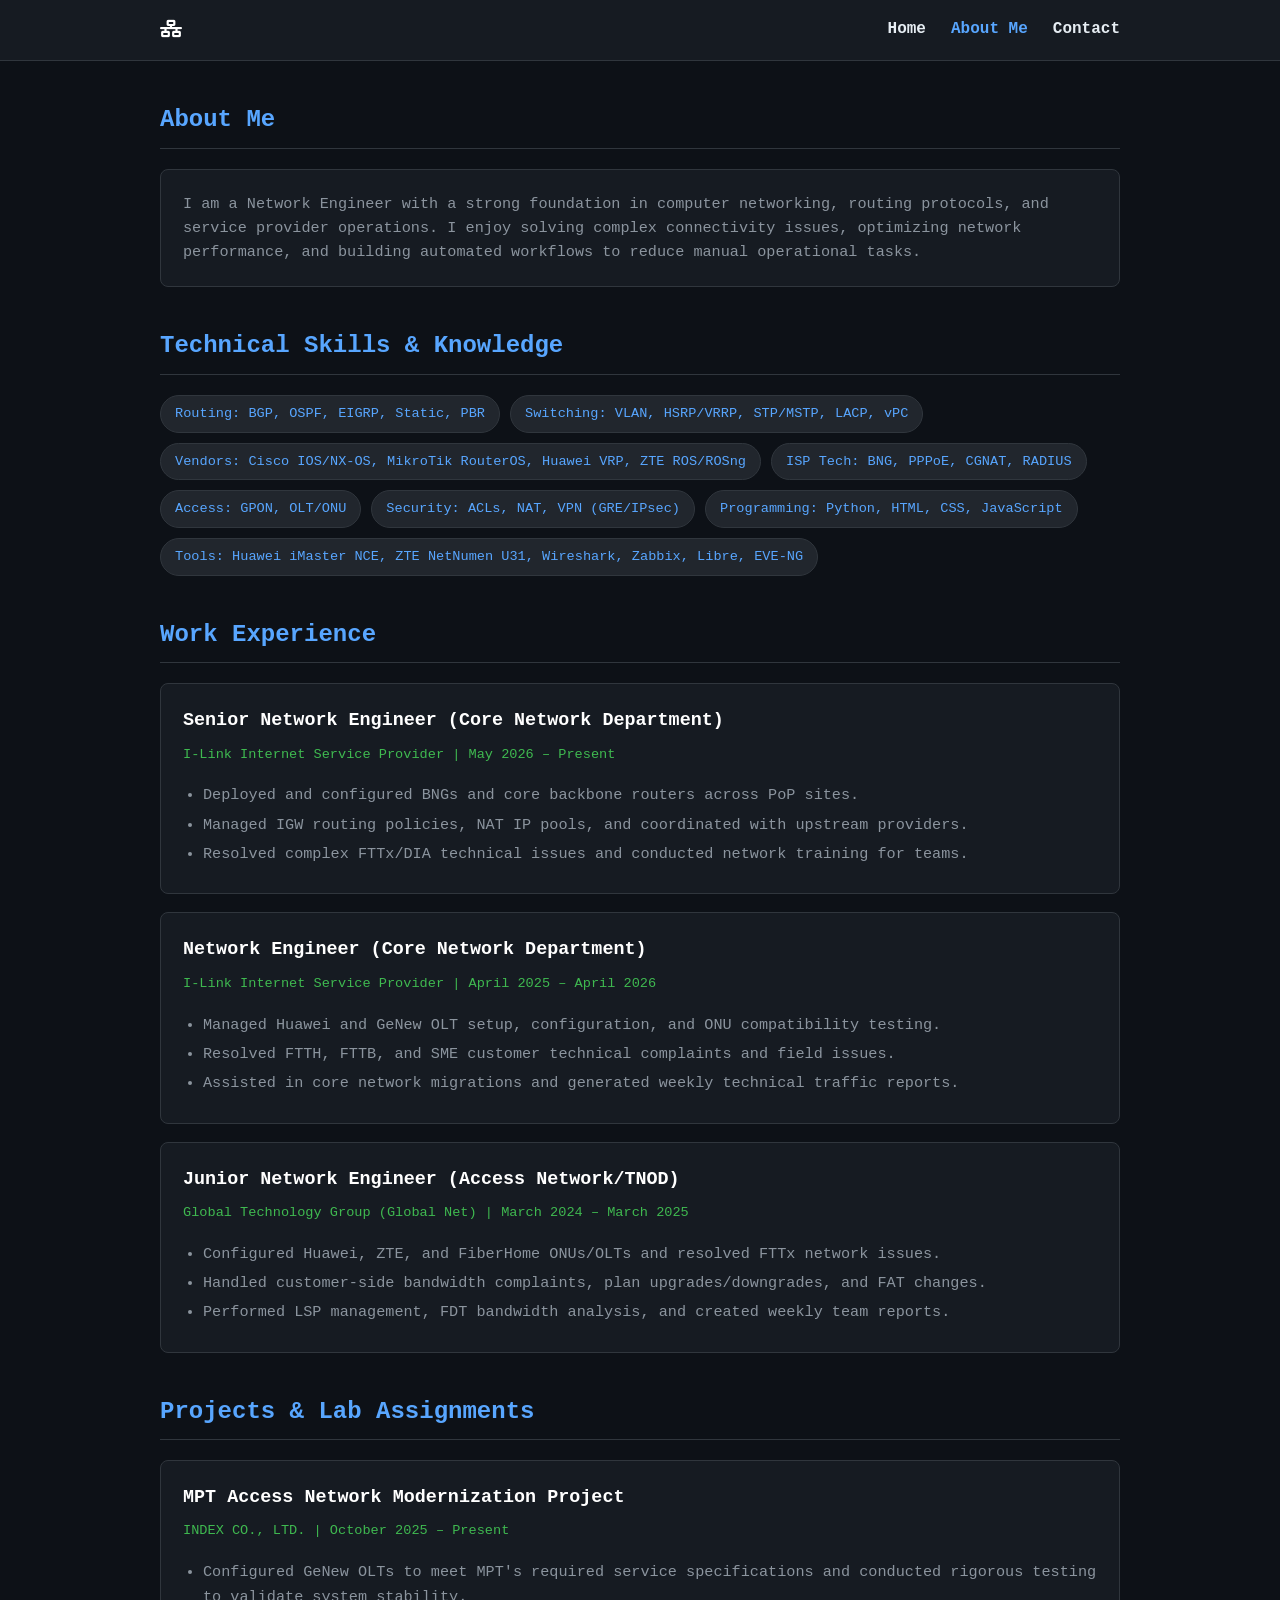
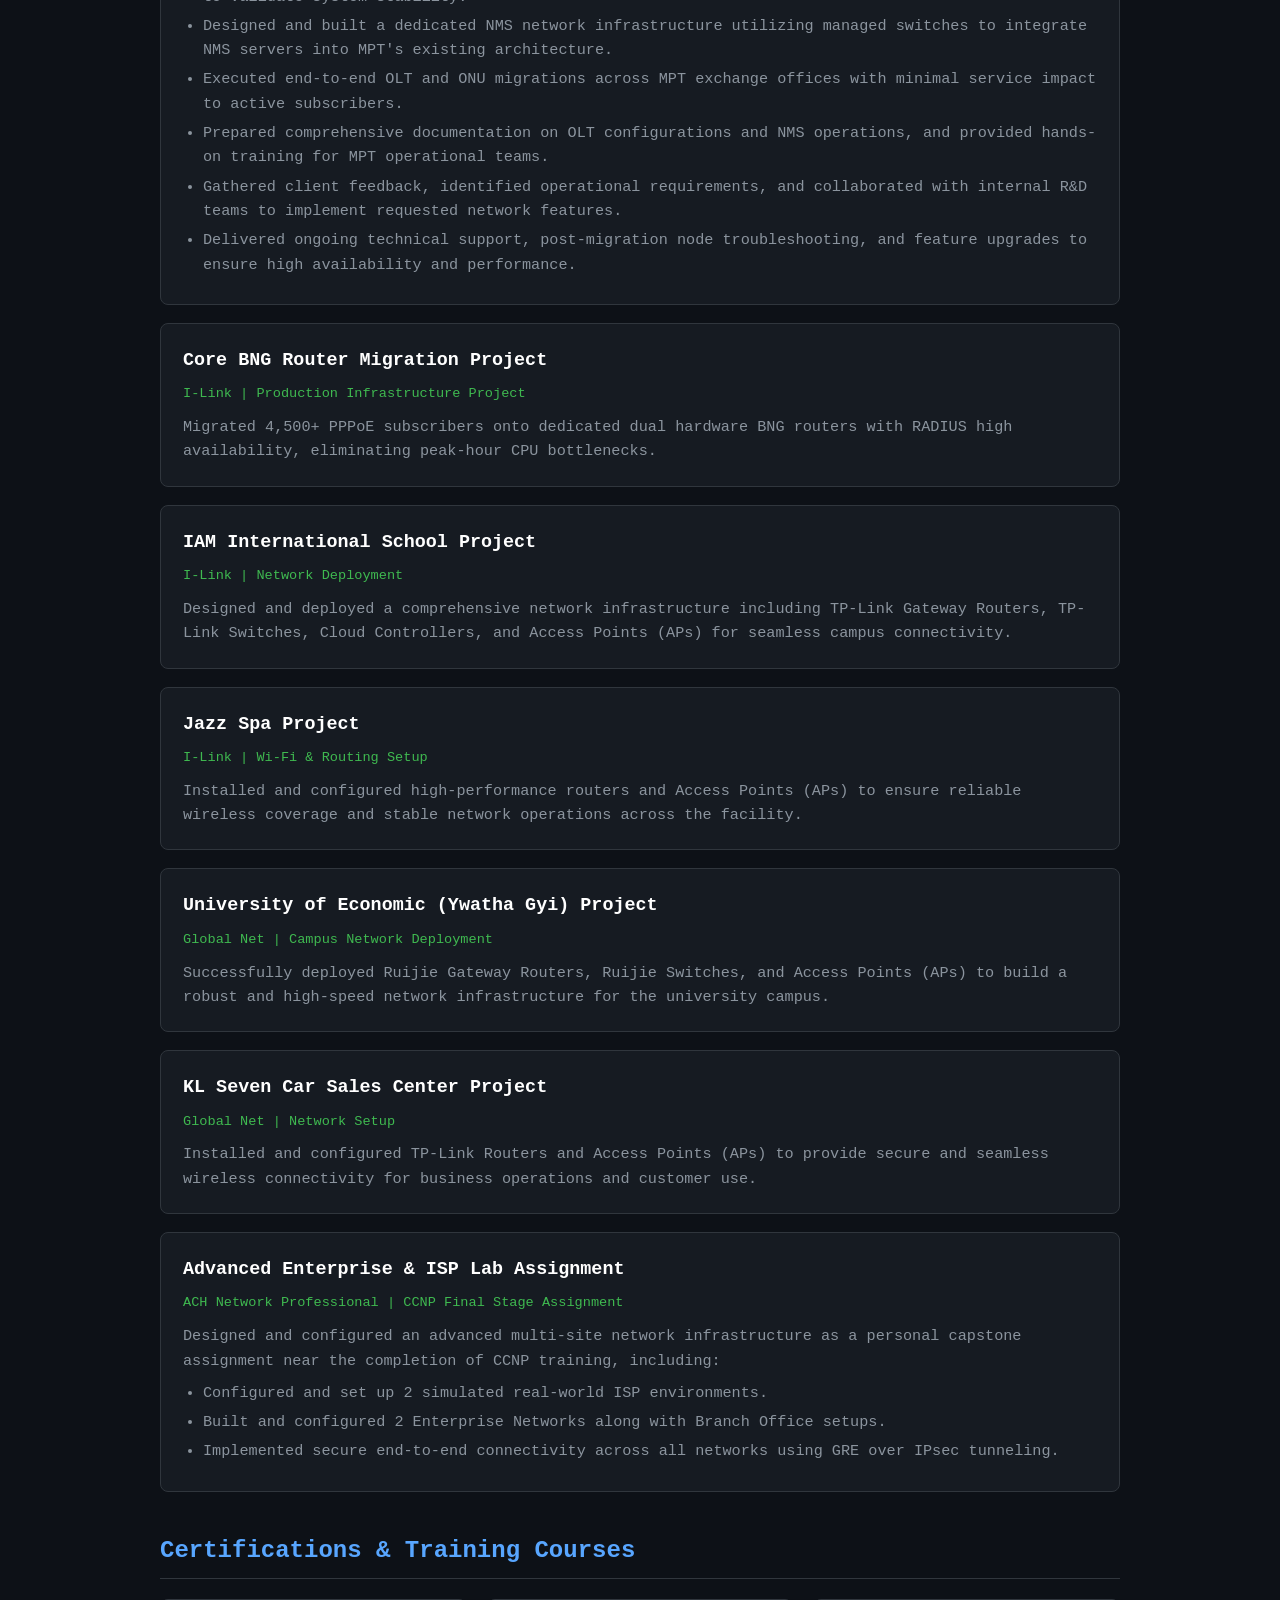
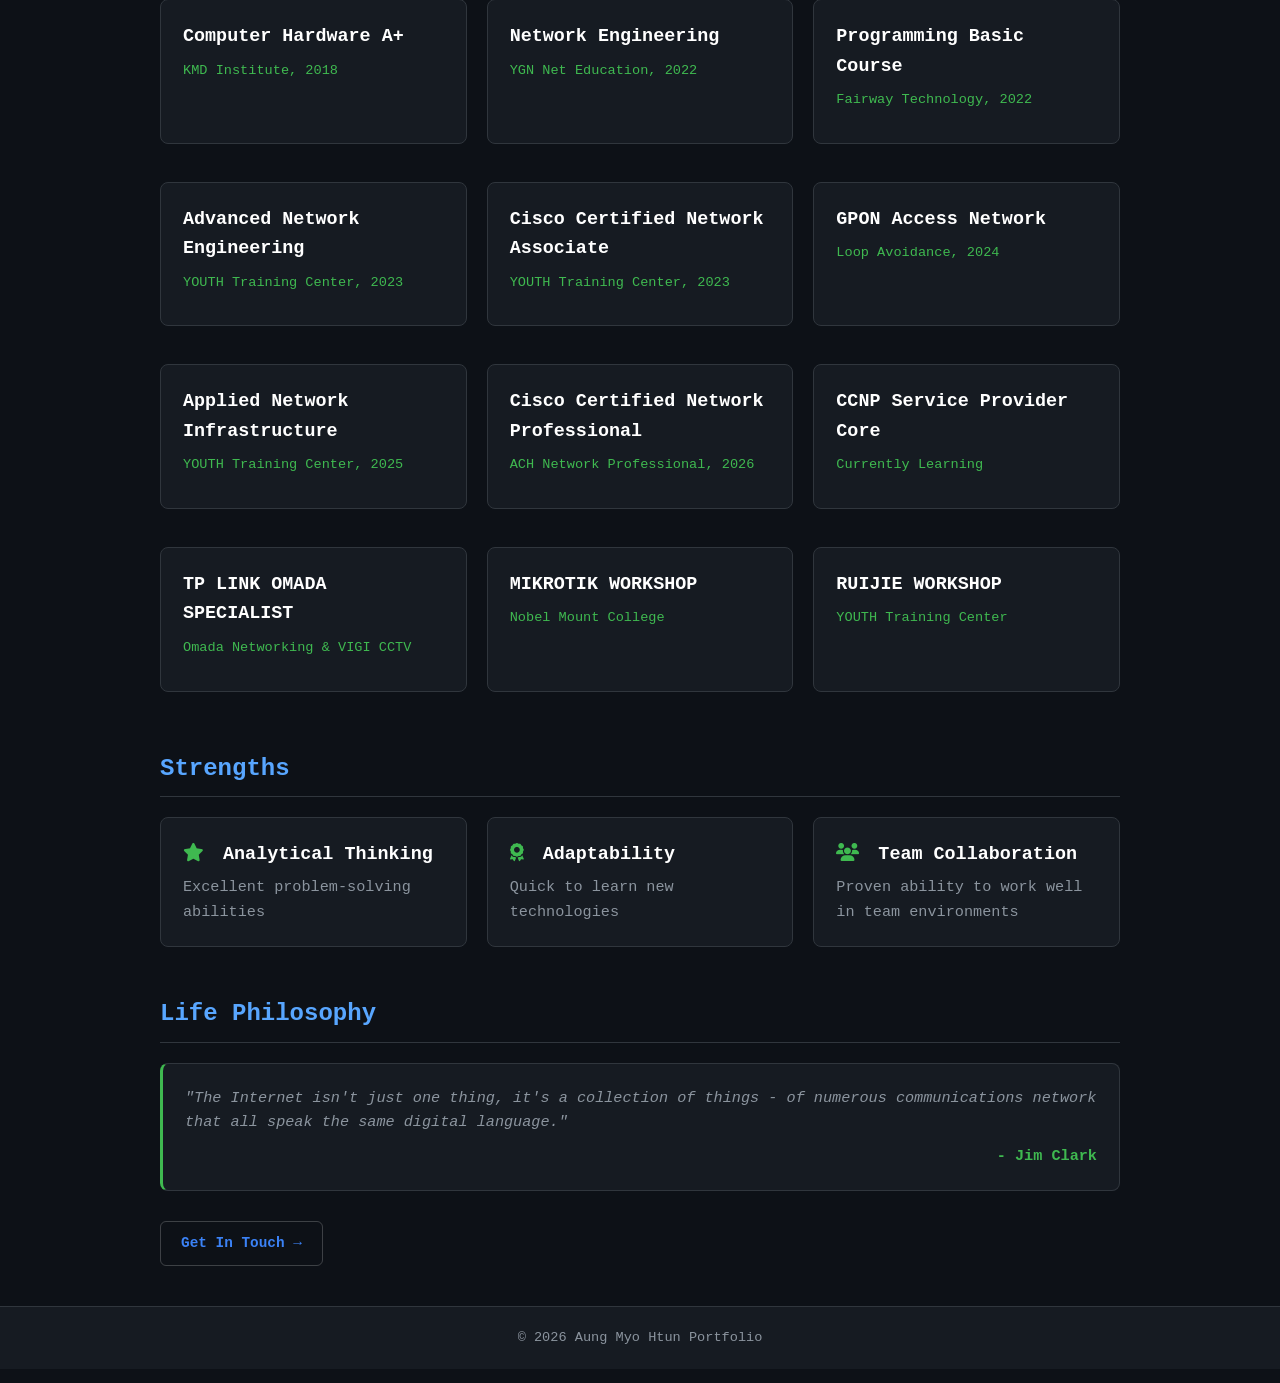
==== commit 3c19aed7: "Add files via upload" ====
--- a/about.html
+++ b/about.html
@@ -47,7 +47,7 @@
         <h2 class="section-title">Work Experience</h2>
         <!-- Senior Network Engineer -->
 <div class="card">
-    <h3>Senior Network Engineer (Core Department)</h3>
+    <h3>Senior Network Engineer (Core Network Department)</h3>
     <span class="badge">I-Link Internet Service Provider | May 2026 – Present</span>
     <ul>
         <li>Deployed and configured BNGs and core backbone routers across PoP sites.</li>
@@ -58,7 +58,7 @@
 
 <!-- Junior Network Engineer (i-Link) -->
 <div class="card">
-    <h3>Network Engineer (Core Department)</h3>
+    <h3>Network Engineer (Core Network Department)</h3>
     <span class="badge">I-Link Internet Service Provider | April 2025 – April 2026</span>
     <ul>
         <li>Managed Huawei and GeNew OLT setup, configuration, and ONU compatibility testing.</li>
@@ -112,7 +112,7 @@
 
         <!-- Global Net Projects -->
         <div class="card">
-            <h3>University of Economic (Ywathagyi) Project</h3>
+            <h3>University of Economic (Ywatha Gyi) Project</h3>
             <span class="badge">Global Net | Campus Network Deployment</span>
             <p>Successfully deployed Ruijie Gateway Routers, Ruijie Switches, and Access Points (APs) to build a robust and high-speed network infrastructure for the university campus.</p>
         </div>
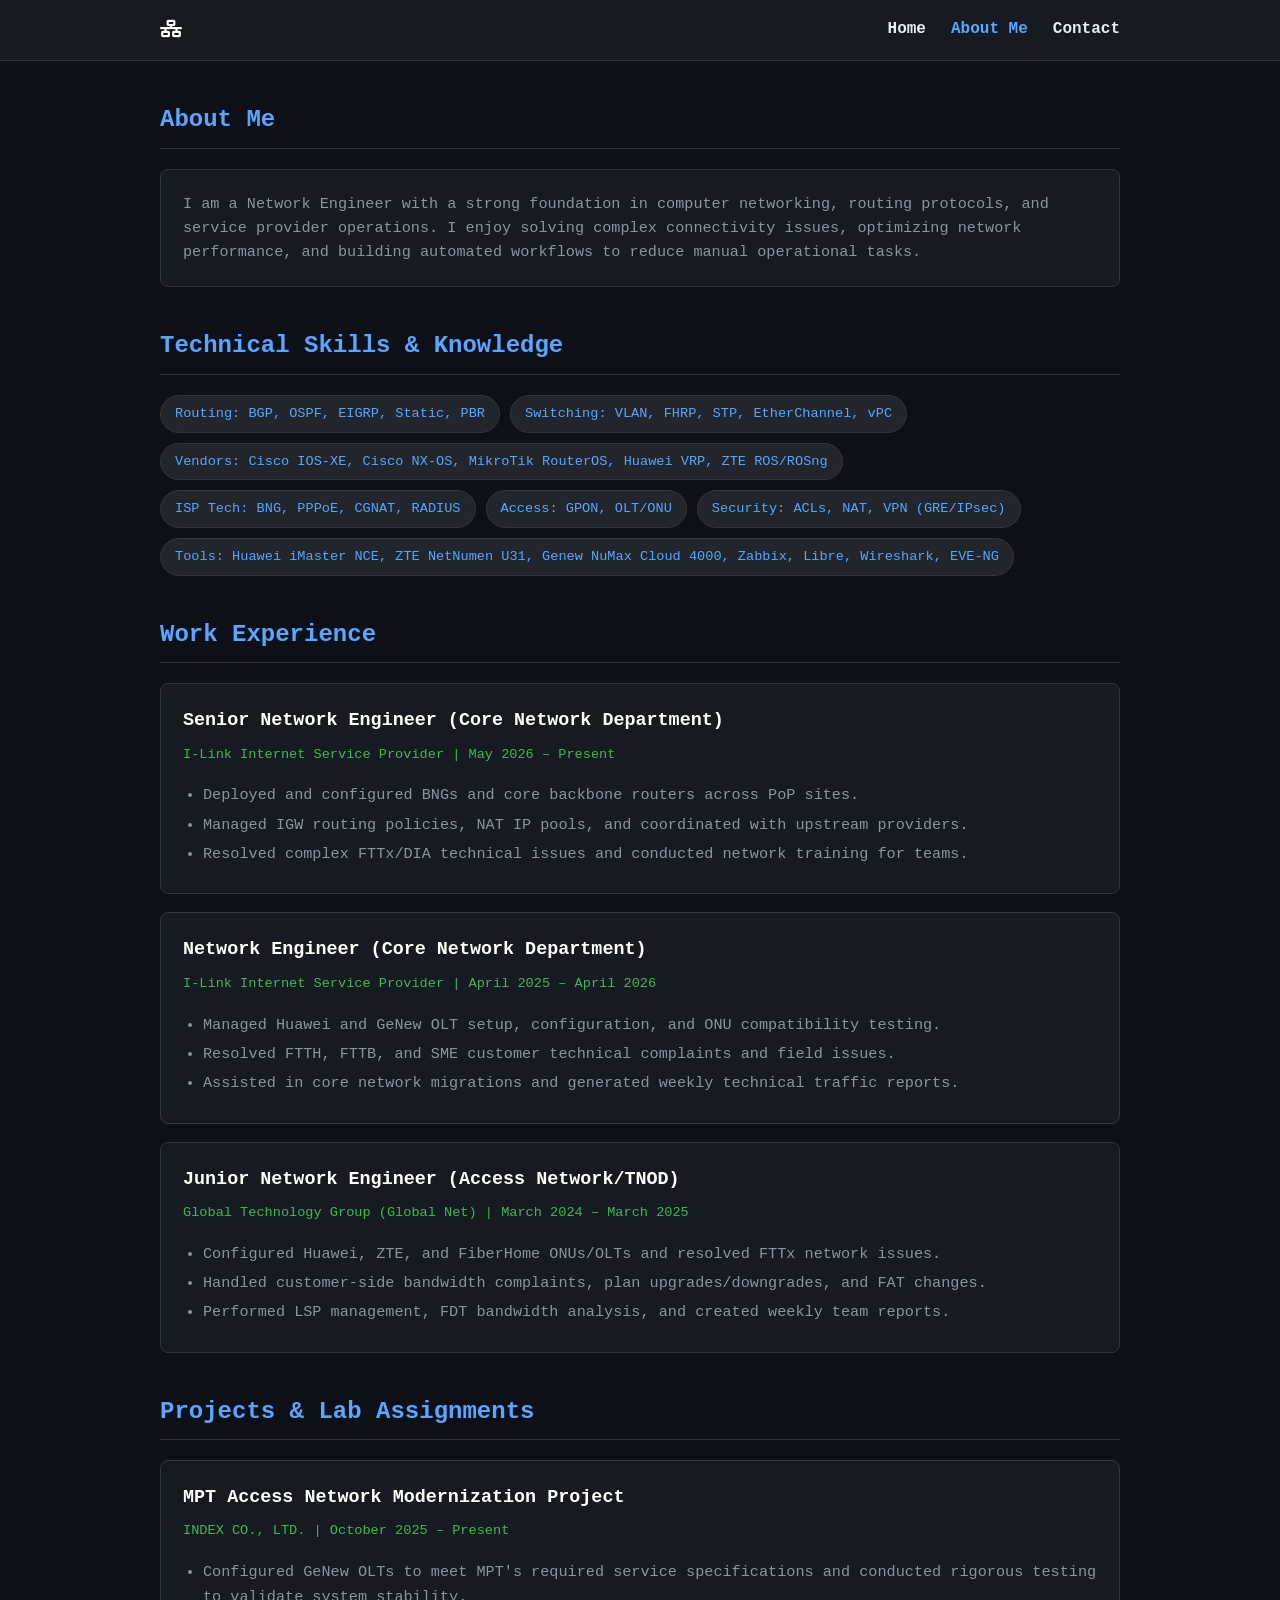
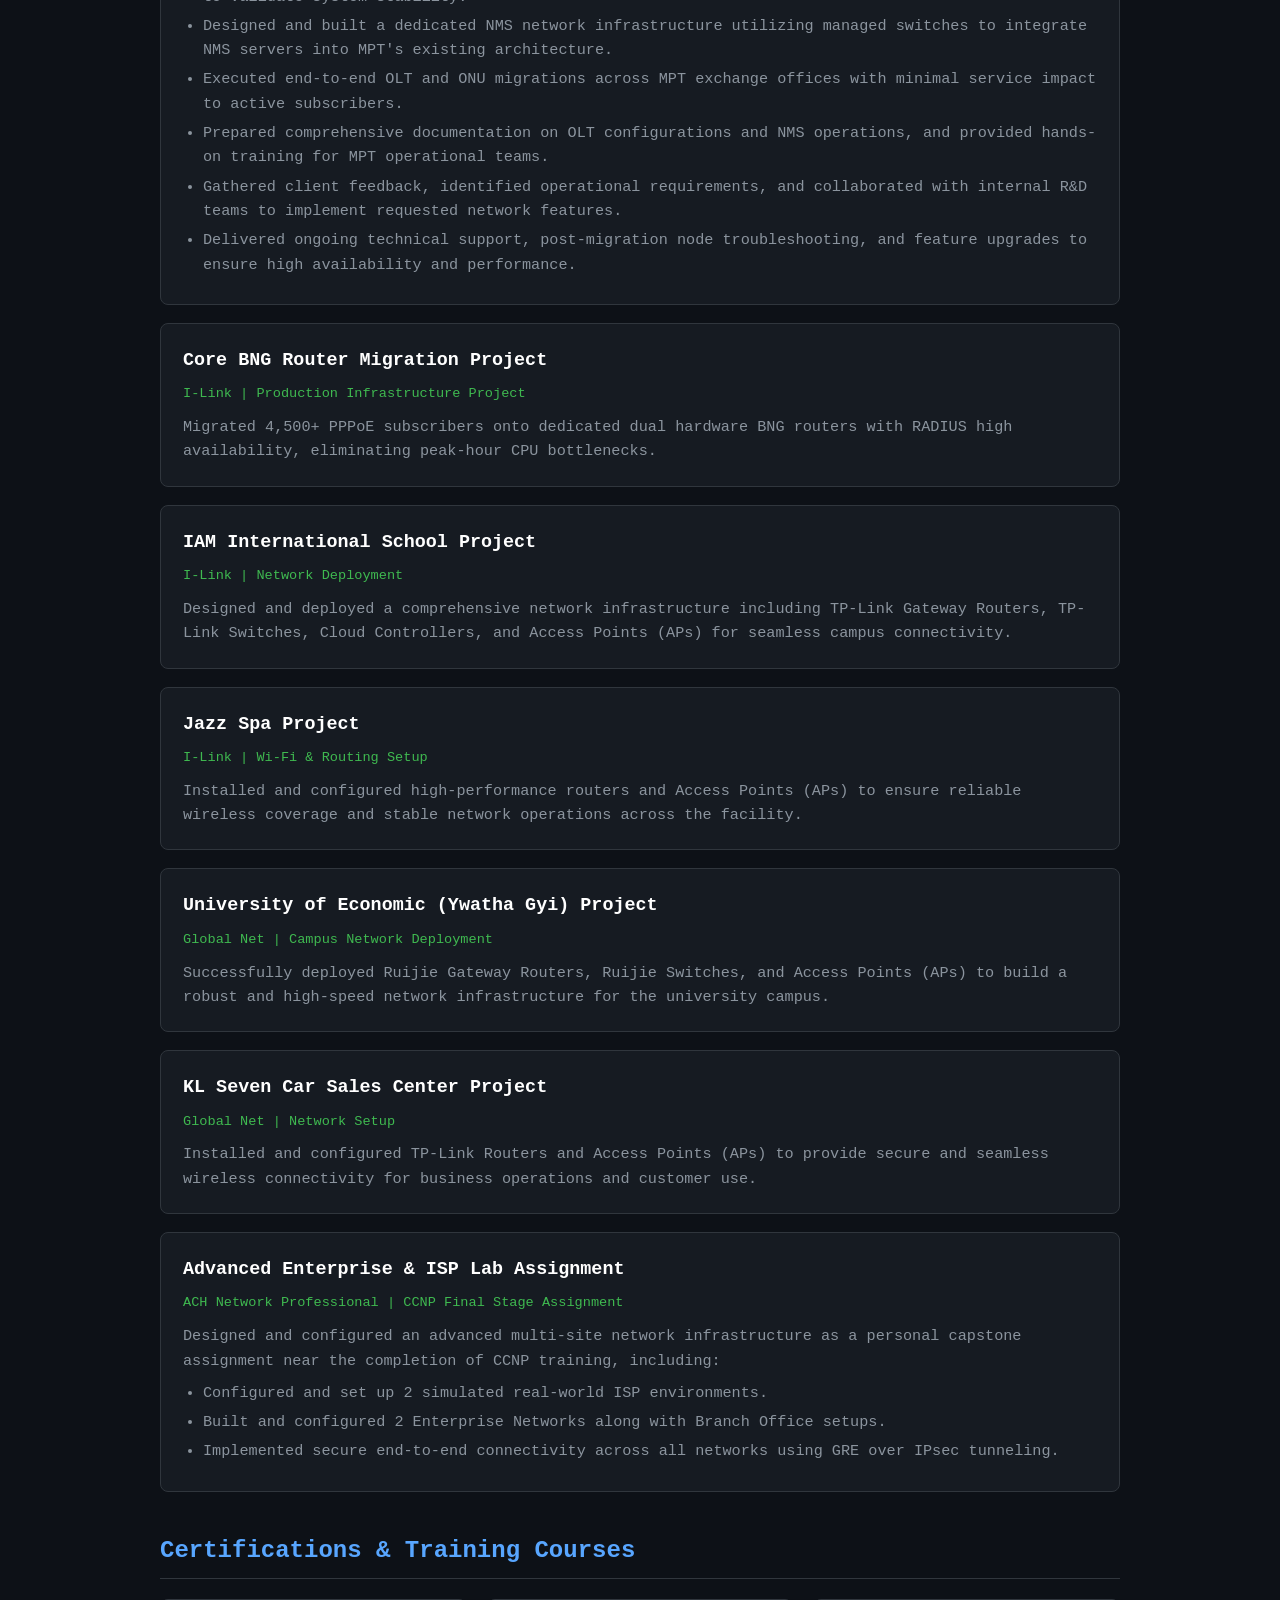
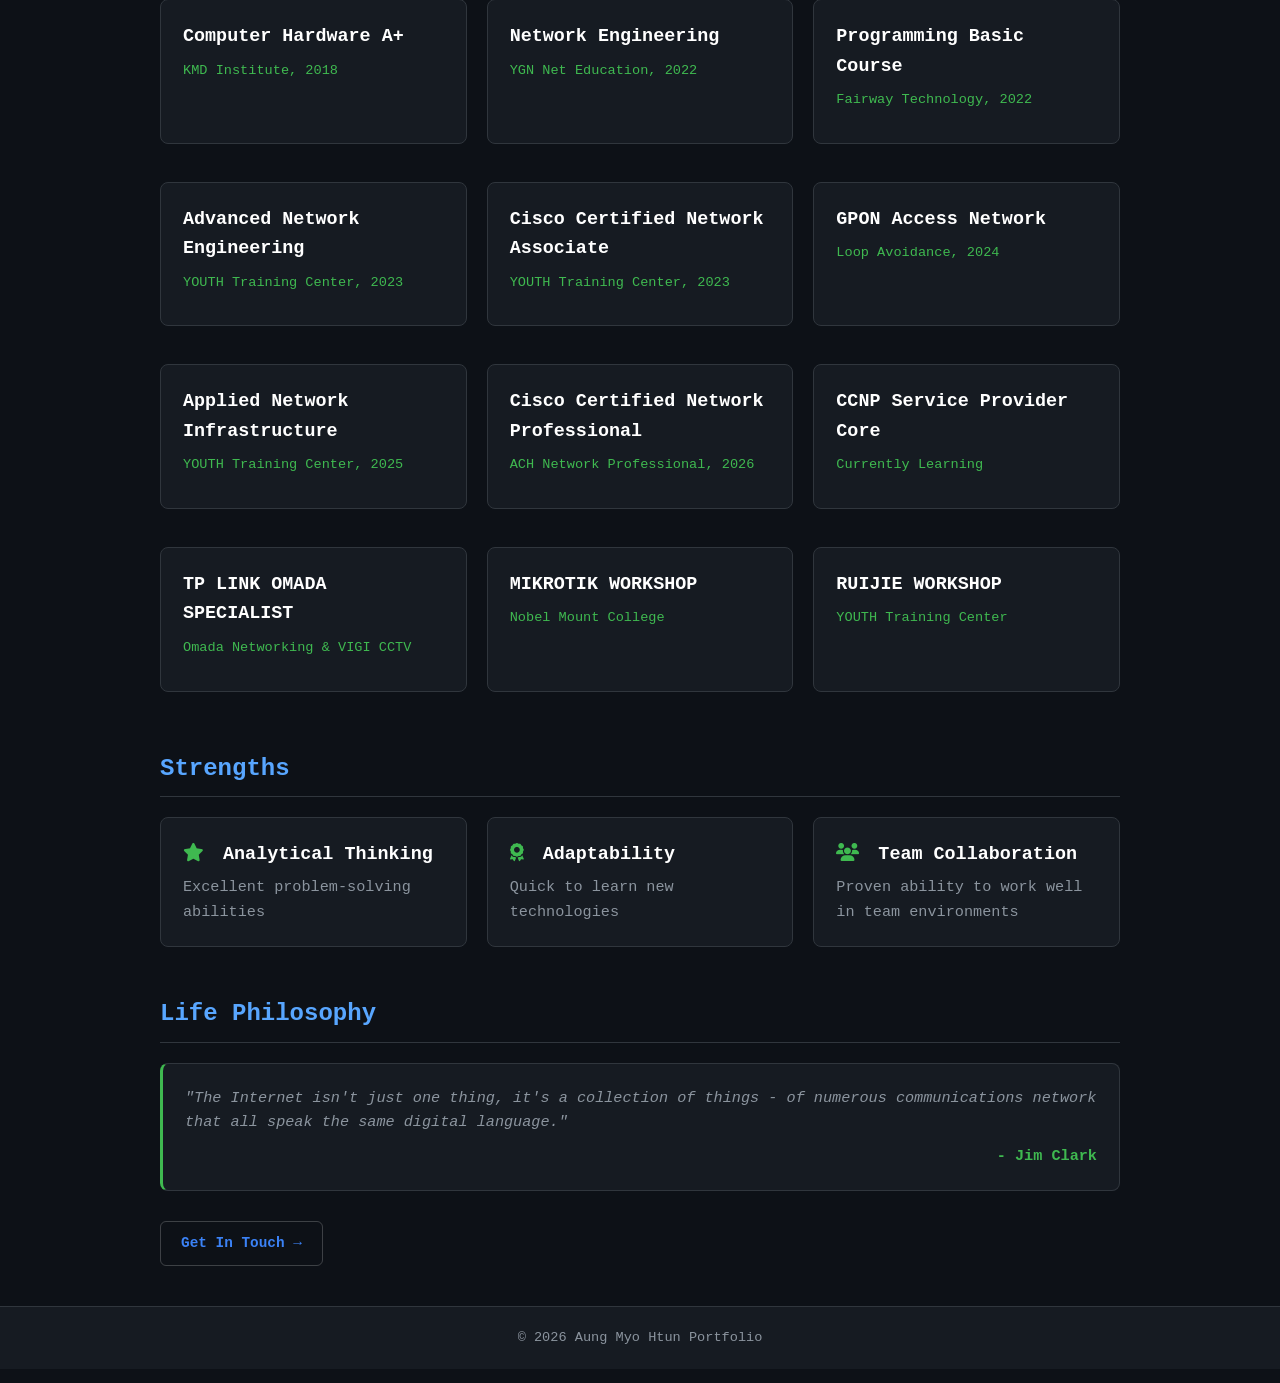
==== commit 5d5ee214: "Add files via upload" ====
--- a/about.html
+++ b/about.html
@@ -12,8 +12,8 @@
 
     <header>
         <nav class="navbar">
-            <a href="index.html" class="logo" title="There's no place like ::1">
-            <i class="fa-solid fa-network-wired"></i>
+            <a href="index.html" class="logo" data-tooltip="There's no place like ::1">
+                <i class="fa-solid fa-network-wired"></i>
             </a>
             <button class="menu-toggle" id="menuToggle">☰</button>
             <ul class="nav-links" id="navLinks">
@@ -35,13 +35,13 @@
         <h2 class="section-title">Technical Skills & Knowledge</h2>
         <div class="skills-container">
             <span class="skill-tag">Routing: BGP, OSPF, EIGRP, Static, PBR</span>
-            <span class="skill-tag">Switching: VLAN, HSRP/VRRP, STP/MSTP, LACP, vPC</span>
-            <span class="skill-tag">Vendors: Cisco IOS/NX-OS, MikroTik RouterOS, Huawei VRP, ZTE ROS/ROSng</span>
+            <span class="skill-tag">Switching: VLAN, FHRP, STP, EtherChannel, vPC</span>
+            <span class="skill-tag">Vendors: Cisco IOS-XE, Cisco NX-OS, MikroTik RouterOS, Huawei VRP, ZTE ROS/ROSng</span>
             <span class="skill-tag">ISP Tech: BNG, PPPoE, CGNAT, RADIUS</span>
             <span class="skill-tag">Access: GPON, OLT/ONU</span>
             <span class="skill-tag">Security: ACLs, NAT, VPN (GRE/IPsec)</span>
-            <span class="skill-tag">Programming: Python, HTML, CSS, JavaScript</span>
-            <span class="skill-tag">Tools: Huawei iMaster NCE, ZTE NetNumen U31, Wireshark, Zabbix, Libre, EVE-NG</span>
+        <!--<span class="skill-tag">Programming: Python, HTML, CSS, JavaScript</span>-->
+            <span class="skill-tag">Tools: Huawei iMaster NCE, ZTE NetNumen U31, Genew NuMax Cloud 4000, Zabbix, Libre, Wireshark, EVE-NG</span>
         </div>
 
         <h2 class="section-title">Work Experience</h2>
